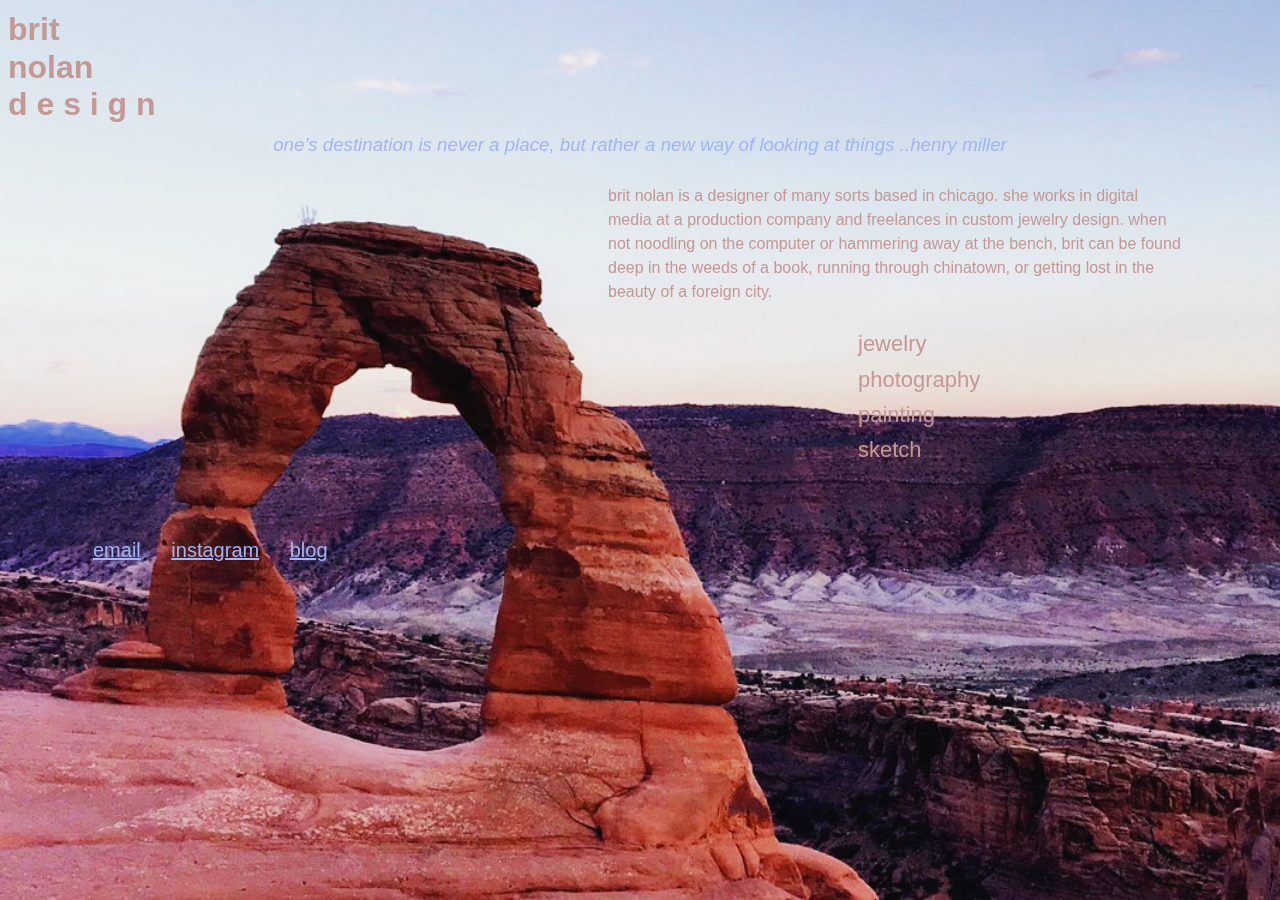
==== unit_3/index.html @ 6ee18a78 "basic website design" ====
<!DOCTYPE html>
<html>
	<head>
		<title>brit nolan design</title>

		<link rel="stylesheet" type="text/css" href="css/style.css">
	</head>

	<body>
		<img src="images/big_arch.jpg" id="bg" alt="Photo of the Big Arch in Utah" title="Big Arch">
		<header>
			<h1>brit</h1>
			<h1>nolan</h1> 
			<h1>d e s i g n</h1>

			<nav></nav>
		</header>

		<section>
			<h3>one’s destination is never a place, but rather a new way of looking at things ..henry miller</h3>
		</section>

		<main>
			<p>brit nolan is a designer of many sorts based in chicago. she works in digital media at a production company and freelances in custom jewelry design. when not noodling on the computer or hammering away at the bench, brit can be found deep in the weeds of a book, running through chinatown, or getting lost in the beauty of a foreign city.</p>
			<ul>
				<li><a href="#">jewelry</a></li>
				<li><a href="#">photography</a></li>
				<li><a href="#">painting</a></li>
				<li><a href="#">sketch</a></li>
			</ul>
		</main>

	<footer>
		<a href="mailto:britnolan18@gmail.com" id="email">email</a>
		<a href="#" id="instagram">instagram</a>
		<a href="#" id="blog">blog</a>
	</footer>
</body>
</html>
---- unit_3/css/style.css ----
html{
		font-family: "Helvetica", Arial, sans-serif;
}

body{
		color: #C49895;
}

#bg {
		position: fixed; 
		top: 0; 
		left: 0; 
		/* Preserve aspect ratio */
		min-width: 100%;
		min-height: 100%;
		z-index: -1;
}

h1{
		line-height: 50%;
}

h3{
		color: #a0b5f3;
		font-style: italic;
		font-weight: normal;
		text-align: center;
}

p{
		line-height: 150%;
		padding-left: 600px;
		padding-right: 90px;
		padding-top: 10px;
}

ul{
		font-size: 22px;
		line-height: 160%;
		list-style-type: none;
		padding-left: 850px;
		padding-right: 10px;
		padding-top: ;
}

a{
		color: #C49895;
		text-decoration: none;
}

/* unvisited link */
a:link {
		color: #C49895;
}

/* visited link */
a:visited {
		color: #74A7FF;
}

/* mouse over link */
a:hover {
		color: #7BD4CC;
}

/* selected link */
a:active {
		color: #74A7FF;
}

footer{
		font-size: 20px;
		padding-left: 85px;
		padding-top: 50px;
}

#email{
		color: #a0b5f2;
		padding-right: 25px;
		text-decoration: underline;
}

#instagram{
		color: #a0b5f2;
		padding-right: 25px;
		text-decoration: underline;
}

#blog{
		color: #a0b5f2;
		text-decoration: underline;
}
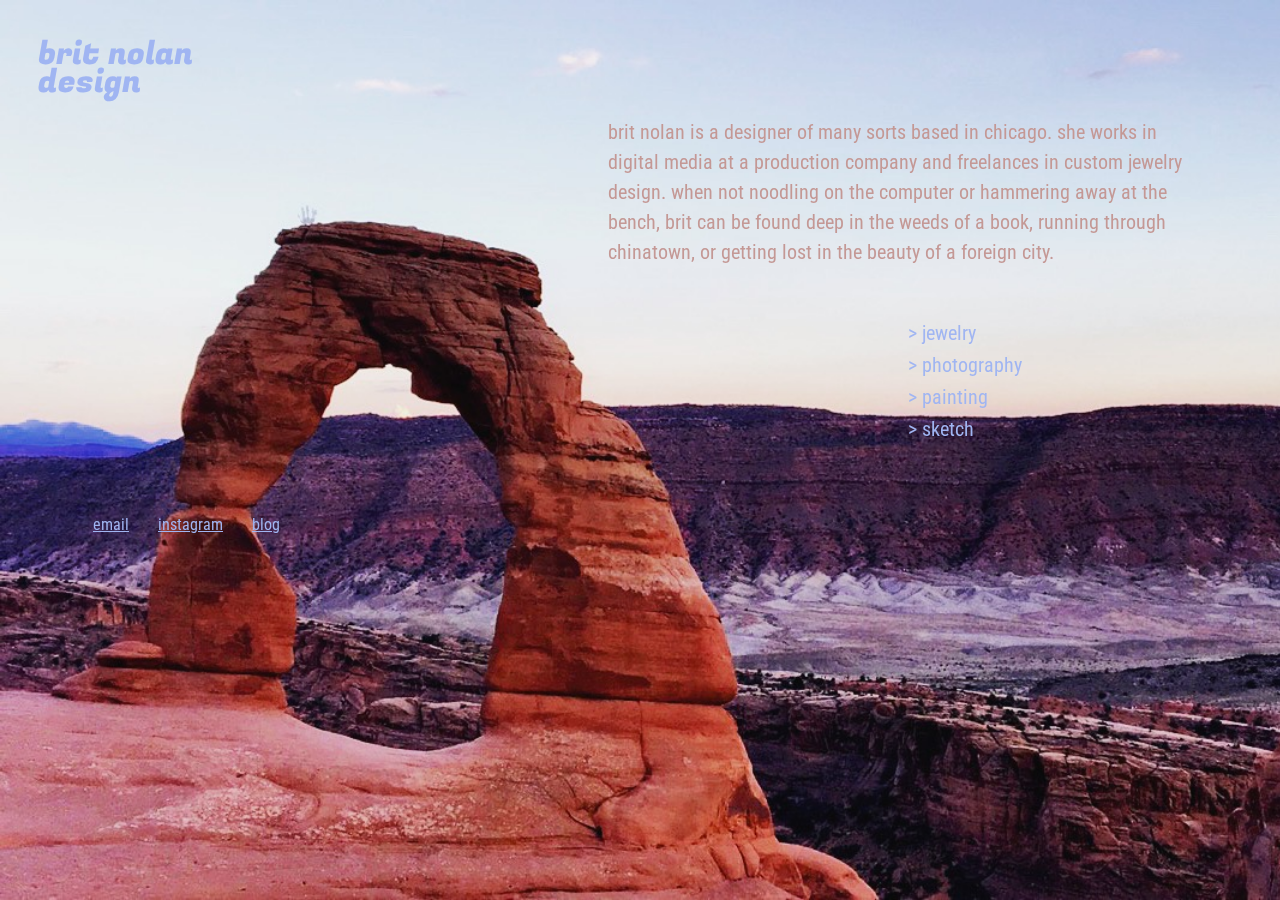
==== commit 5a923423: "typography updates" ====
--- a/unit_3/index.html
+++ b/unit_3/index.html
@@ -9,24 +9,19 @@
 	<body>
 		<img src="images/big_arch.jpg" id="bg" alt="Photo of the Big Arch in Utah" title="Big Arch">
 		<header>
-			<h1>brit</h1>
-			<h1>nolan</h1> 
-			<h1>d e s i g n</h1>
+			<h1><a href="https://github.com/britnolan18/britnolan18.github.io/unit_4/index.html">brit nolan<br>
+			design</a></h1>
 
 			<nav></nav>
 		</header>
 
-		<section>
-			<h3>one’s destination is never a place, but rather a new way of looking at things ..henry miller</h3>
-		</section>
-
 		<main>
 			<p>brit nolan is a designer of many sorts based in chicago. she works in digital media at a production company and freelances in custom jewelry design. when not noodling on the computer or hammering away at the bench, brit can be found deep in the weeds of a book, running through chinatown, or getting lost in the beauty of a foreign city.</p>
 			<ul>
-				<li><a href="#">jewelry</a></li>
-				<li><a href="#">photography</a></li>
-				<li><a href="#">painting</a></li>
-				<li><a href="#">sketch</a></li>
+				<li><a href="#">&#62 jewelry</a></li>
+				<li><a href="#">&#62 photography</a></li>
+				<li><a href="#">&#62 painting</a></li>
+				<li><a href="#">&#62 sketch</a></li>
 			</ul>
 		</main>
 
--- a/unit_3/css/style.css
+++ b/unit_3/css/style.css
@@ -1,92 +1,93 @@
+@import url('https://fonts.googleapis.com/css?family=Fugaz+One|Roboto+Condensed:300,400,700');
+
 html{
-		font-family: "Helvetica", Arial, sans-serif;
+	font-family: 'Roboto Condensed', Arial, sans-serif;
 }
 
 body{
-		color: #C49895;
-}
-
-#bg {
-		position: fixed; 
-		top: 0; 
-		left: 0; 
-		/* Preserve aspect ratio */
-		min-width: 100%;
-		min-height: 100%;
-		z-index: -1;
+	color: #C49895;
 }
 
 h1{
-		line-height: 50%;
-}
-
-h3{
-		color: #a0b5f3;
-		font-style: italic;
-		font-weight: normal;
-		text-align: center;
+	font-family: 'Fugaz One', 'Arial', sans-serif;
+	font-style: normal;
+	font-weight: 200;
+	line-height: 85%;
+	padding-top: 20px;
+	padding-left: 30px;
 }
 
 p{
-		line-height: 150%;
-		padding-left: 600px;
-		padding-right: 90px;
-		padding-top: 10px;
+	font-size: 20px;		/*20px = 1em*/
+	line-height: 150%;
+	padding-left: 600px;
+	padding-right: 90px;
 }
 
 ul{
-		font-size: 22px;
-		line-height: 160%;
-		list-style-type: none;
-		padding-left: 850px;
-		padding-right: 10px;
-		padding-top: ;
+	color: #a0b5f2;
+	font-size: 20px;
+	line-height: 160%;
+	list-style-type: none;
+	padding-left: 900px;
+	padding-right: 10px;
+	padding-top: 30px;
 }
 
 a{
-		color: #C49895;
-		text-decoration: none;
+	color: #a0b5f2;
+	text-decoration: none;
 }
 
 /* unvisited link */
 a:link {
-		color: #C49895;
+	color: #a0b5f2;
 }
 
 /* visited link */
 a:visited {
-		color: #74A7FF;
+	color: #74A7FF;
 }
 
 /* mouse over link */
 a:hover {
-		color: #7BD4CC;
+	color: #7BD4CC;
 }
 
 /* selected link */
 a:active {
-		color: #74A7FF;
+	color: #74A7FF;
 }
 
 footer{
-		font-size: 20px;
-		padding-left: 85px;
-		padding-top: 50px;
+	font-size: 1em;
+	padding-left: 85px;
+	padding-top: 50px;
+}
+
+#bg {
+	position: fixed; 
+	top: 0; 
+	left: 0; 
+	/* Preserve aspect ratio */
+	min-width: 100%;
+	min-height: 100%;
+	z-index: -1;
 }
 
 #email{
-		color: #a0b5f2;
-		padding-right: 25px;
-		text-decoration: underline;
+	color: #a0b5f2;
+	padding-right: 25px;
+	text-decoration: underline;
 }
 
 #instagram{
-		color: #a0b5f2;
-		padding-right: 25px;
-		text-decoration: underline;
+	color: #a0b5f2;
+	padding-right: 25px;
+	text-decoration: underline;
 }
 
 #blog{
-		color: #a0b5f2;
-		text-decoration: underline;
-}+	color: #a0b5f2;
+	text-decoration: underline;
+}
